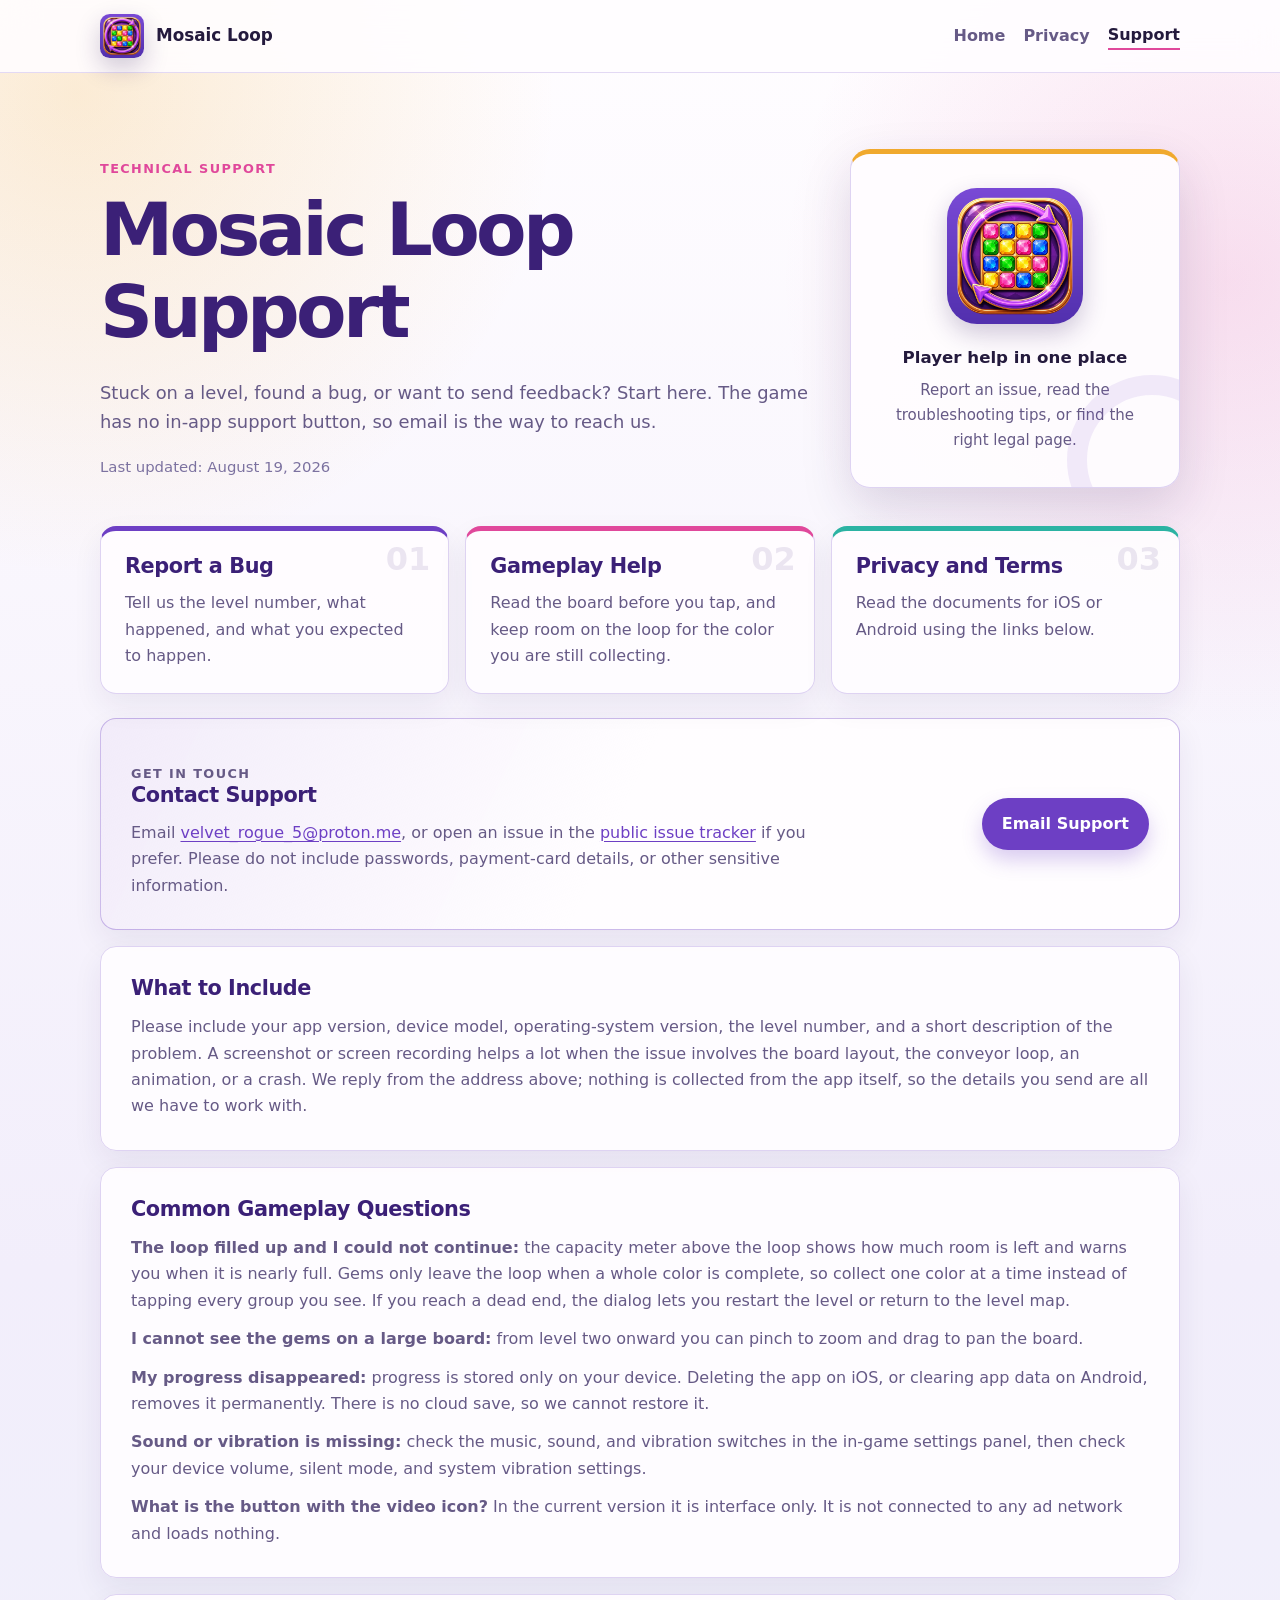
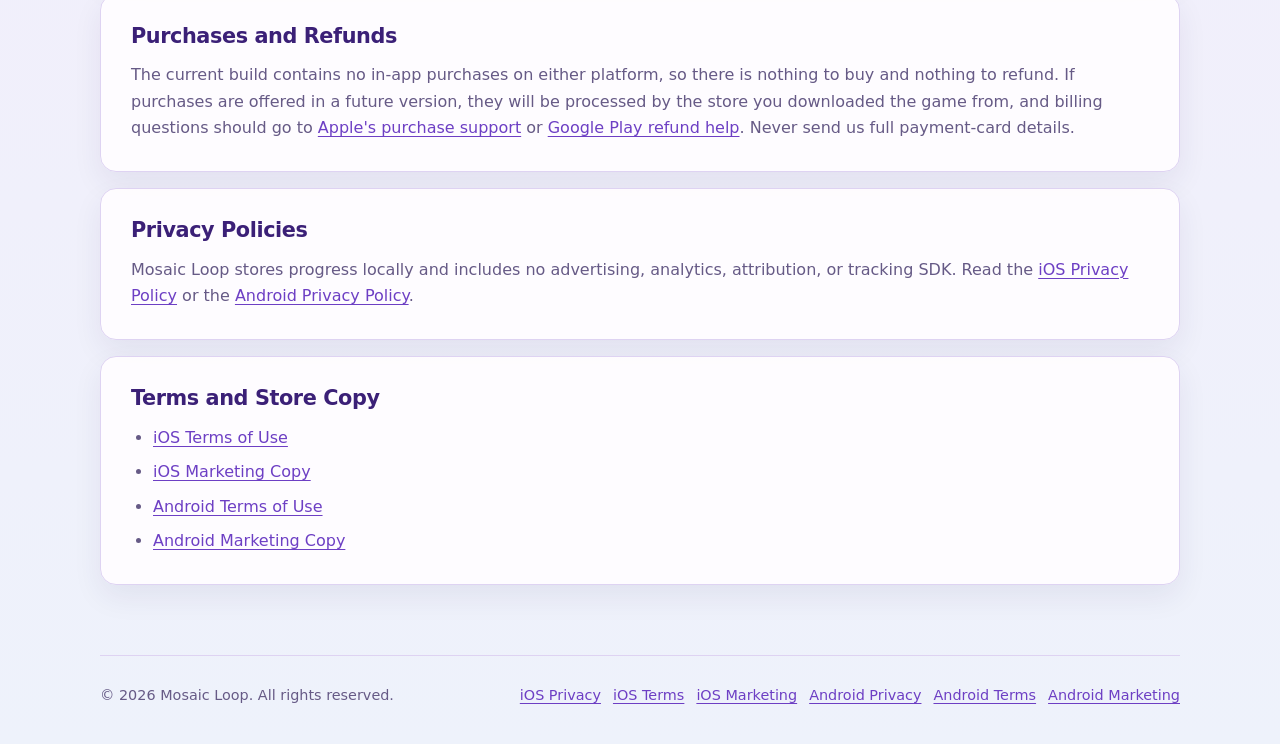
==== support/index.html @ d9525dd4 "Add terms, support, and store copy pages for both platforms Completes the site to match what the two" ====
<!doctype html>
<html lang="en">
<head>
  <meta charset="utf-8">
  <meta name="viewport" content="width=device-width, initial-scale=1">
  <meta name="robots" content="index,follow">
  <meta name="description" content="Technical support, gameplay help, and legal links for Mosaic Loop on iOS and Android.">
  <meta name="theme-color" content="#3b2077">
  <title>Support | Mosaic Loop</title>
  <link rel="icon" href="../assets/app-icon.png">
  <link rel="apple-touch-icon" href="../assets/app-icon.png">
  <link rel="stylesheet" href="../assets/styles.css">
</head>
<body>
  <header class="site-header">
    <nav class="top-nav" aria-label="Page navigation">
      <a class="brand" href="../index.html" aria-label="Mosaic Loop home">
        <img src="../assets/app-icon.png" alt="" width="44" height="44">
        <span>Mosaic Loop</span>
      </a>
      <div class="nav-links">
        <a href="../index.html">Home</a>
        <a href="../privacy.html">Privacy</a>
        <a href="./" aria-current="page">Support</a>
      </div>
    </nav>
  </header>

  <main>
    <section class="hero">
      <div class="hero-copy">
        <p class="eyebrow">Technical Support</p>
        <h1>Mosaic Loop Support</h1>
        <p class="lead">
          Stuck on a level, found a bug, or want to send feedback? Start here. The game has no in-app support button,
          so email is the way to reach us.
        </p>
        <p class="updated">Last updated: August 19, 2026</p>
      </div>
      <aside class="hero-badge" aria-label="Support summary">
        <img src="../assets/app-icon.png" alt="Mosaic Loop app icon" width="136" height="136">
        <div>
          <strong>Player help in one place</strong>
          <span>Report an issue, read the troubleshooting tips, or find the right legal page.</span>
        </div>
      </aside>
    </section>

    <section class="summary-grid" aria-label="Support quick links">
      <article>
        <span class="card-number" aria-hidden="true">01</span>
        <h2>Report a Bug</h2>
        <p>Tell us the level number, what happened, and what you expected to happen.</p>
      </article>
      <article>
        <span class="card-number" aria-hidden="true">02</span>
        <h2>Gameplay Help</h2>
        <p>Read the board before you tap, and keep room on the loop for the color you are still collecting.</p>
      </article>
      <article>
        <span class="card-number" aria-hidden="true">03</span>
        <h2>Privacy and Terms</h2>
        <p>Read the documents for iOS or Android using the links below.</p>
      </article>
    </section>

    <section class="policy" aria-label="Support details">
      <article class="policy-section contact-panel">
        <div>
          <p class="eyebrow">Get in touch</p>
          <h2>Contact Support</h2>
          <p>
            Email <a href="mailto:velvet_rogue_5@proton.me">velvet_rogue_5@proton.me</a>, or open an issue in the
            <a href="https://github.com/VelvetRogue5/mosaicloop-site/issues" rel="noopener noreferrer">public issue
            tracker</a> if you prefer. Please do not include passwords, payment-card details, or other sensitive
            information.
          </p>
        </div>
        <a class="contact-button" href="mailto:velvet_rogue_5@proton.me?subject=Mosaic%20Loop%20Support%20Request">Email Support</a>
      </article>

      <article class="policy-section">
        <h2>What to Include</h2>
        <p>
          Please include your app version, device model, operating-system version, the level number, and a short
          description of the problem. A screenshot or screen recording helps a lot when the issue involves the board
          layout, the conveyor loop, an animation, or a crash. We reply from the address above; nothing is collected
          from the app itself, so the details you send are all we have to work with.
        </p>
      </article>

      <article class="policy-section">
        <h2>Common Gameplay Questions</h2>
        <p>
          <strong>The loop filled up and I could not continue:</strong> the capacity meter above the loop shows how
          much room is left and warns you when it is nearly full. Gems only leave the loop when a whole color is
          complete, so collect one color at a time instead of tapping every group you see. If you reach a dead end, the
          dialog lets you restart the level or return to the level map.
        </p>
        <p>
          <strong>I cannot see the gems on a large board:</strong> from level two onward you can pinch to zoom and drag
          to pan the board.
        </p>
        <p>
          <strong>My progress disappeared:</strong> progress is stored only on your device. Deleting the app on iOS, or
          clearing app data on Android, removes it permanently. There is no cloud save, so we cannot restore it.
        </p>
        <p>
          <strong>Sound or vibration is missing:</strong> check the music, sound, and vibration switches in the in-game
          settings panel, then check your device volume, silent mode, and system vibration settings.
        </p>
        <p>
          <strong>What is the button with the video icon?</strong> In the current version it is interface only. It is
          not connected to any ad network and loads nothing.
        </p>
      </article>

      <article class="policy-section">
        <h2>Purchases and Refunds</h2>
        <p>
          The current build contains no in-app purchases on either platform, so there is nothing to buy and nothing to
          refund. If purchases are offered in a future version, they will be processed by the store you downloaded the
          game from, and billing questions should go to
          <a href="https://reportaproblem.apple.com/" rel="noopener noreferrer">Apple's purchase support</a> or
          <a href="https://support.google.com/googleplay/workflow/9813244" rel="noopener noreferrer">Google Play refund
          help</a>. Never send us full payment-card details.
        </p>
      </article>

      <article class="policy-section">
        <h2>Privacy Policies</h2>
        <p>
          Mosaic Loop stores progress locally and includes no advertising, analytics, attribution, or tracking SDK.
          Read the <a href="../privacy.html">iOS Privacy Policy</a> or the
          <a href="../android/privacy.html">Android Privacy Policy</a>.
        </p>
      </article>

      <article class="policy-section">
        <h2>Terms and Store Copy</h2>
        <ul class="policy-list">
          <li><a href="../terms-of-use.html">iOS Terms of Use</a></li>
          <li><a href="../marketing.html">iOS Marketing Copy</a></li>
          <li><a href="../android/terms-of-use.html">Android Terms of Use</a></li>
          <li><a href="../android/marketing.html">Android Marketing Copy</a></li>
        </ul>
      </article>
    </section>
  </main>

  <footer class="site-footer">
    <p>&copy; 2026 Mosaic Loop. All rights reserved.</p>
    <nav class="footer-links" aria-label="Legal documents">
      <a href="../privacy.html">iOS Privacy</a>
      <a href="../terms-of-use.html">iOS Terms</a>
      <a href="../marketing.html">iOS Marketing</a>
      <a href="../android/privacy.html">Android Privacy</a>
      <a href="../android/terms-of-use.html">Android Terms</a>
      <a href="../android/marketing.html">Android Marketing</a>
    </nav>
  </footer>
</body>
</html>
---- assets/styles.css ----
:root {
  color-scheme: light;
  --ink: #241a3d;
  --muted: #665a86;
  --paper: #f2eefb;
  --panel: #fffdff;
  --line: #ded3f2;
  --violet: #6d3fc4;
  --violet-dark: #3b2077;
  --gold: #f0a92e;
  --rose: #e0489b;
  --mint: #2bb3a3;
  --cream: #fff3e3;
  --shadow: 0 20px 50px rgba(45, 25, 90, 0.15);
}

* {
  box-sizing: border-box;
}

html {
  scroll-behavior: smooth;
}

body {
  min-width: 320px;
  margin: 0;
  background:
    radial-gradient(circle at 6% 4%, rgba(240, 169, 46, 0.2), transparent 30rem),
    radial-gradient(circle at 96% 12%, rgba(224, 72, 155, 0.16), transparent 28rem),
    linear-gradient(180deg, #fffdff 0%, var(--paper) 54%, #eef2fb 100%);
  color: var(--ink);
  font-family: Inter, ui-sans-serif, system-ui, -apple-system, BlinkMacSystemFont, "Segoe UI", sans-serif;
  line-height: 1.65;
}

a {
  color: var(--violet);
  text-decoration-thickness: 1px;
  text-underline-offset: 0.18em;
}

a:hover {
  color: var(--violet-dark);
}

a:focus-visible {
  border-radius: 4px;
  outline: 3px solid rgba(240, 169, 46, 0.75);
  outline-offset: 4px;
}

.site-header {
  position: sticky;
  top: 0;
  z-index: 10;
  border-bottom: 1px solid rgba(222, 211, 242, 0.85);
  background: rgba(255, 253, 255, 0.88);
  backdrop-filter: blur(18px);
}

.top-nav {
  display: flex;
  align-items: center;
  justify-content: space-between;
  width: min(1080px, calc(100% - 32px));
  min-height: 72px;
  margin: 0 auto;
}

.brand {
  display: inline-flex;
  align-items: center;
  gap: 12px;
  color: var(--ink);
  font-size: 1.05rem;
  font-weight: 850;
  text-decoration: none;
}

.brand img,
.hero-badge img {
  border-radius: 22%;
  box-shadow: 0 10px 24px rgba(45, 25, 90, 0.22);
}

.nav-links {
  display: flex;
  align-items: center;
  gap: 18px;
  font-weight: 780;
}

.nav-links a {
  color: var(--muted);
  text-decoration: none;
}

.nav-links a[aria-current="page"] {
  border-bottom: 2px solid var(--rose);
  color: var(--ink);
}

.hero {
  display: grid;
  grid-template-columns: minmax(0, 1fr) 330px;
  gap: 42px;
  align-items: center;
  width: min(1080px, calc(100% - 32px));
  margin: 0 auto;
  padding: 76px 0 38px;
}

.eyebrow {
  margin: 0 0 10px;
  color: var(--rose);
  font-size: 0.8rem;
  font-weight: 850;
  letter-spacing: 0.11em;
  text-transform: uppercase;
}

h1,
h2 {
  margin: 0;
  color: var(--violet-dark);
  line-height: 1.12;
}

h1 {
  max-width: 740px;
  font-size: clamp(2.8rem, 6.4vw, 4.6rem);
  letter-spacing: -0.05em;
}

h2 {
  font-size: 1.3rem;
  letter-spacing: -0.02em;
}

.lead {
  max-width: 760px;
  margin: 24px 0 0;
  color: var(--muted);
  font-size: 1.12rem;
}

.updated {
  margin: 18px 0 0;
  color: #7c72a0;
  font-size: 0.93rem;
}

.platform-switcher {
  display: inline-flex;
  flex-wrap: wrap;
  align-items: center;
  gap: 7px;
  margin-top: 22px;
  border: 1px solid var(--line);
  border-radius: 999px;
  background: rgba(255, 253, 255, 0.88);
  padding: 6px;
}

.platform-switcher span {
  padding: 4px 8px;
  color: var(--muted);
  font-size: 0.84rem;
  font-weight: 760;
}

.platform-switcher a {
  border-radius: 999px;
  padding: 6px 12px;
  font-weight: 800;
  text-decoration: none;
}

.platform-switcher a[aria-current="page"] {
  background: var(--violet);
  color: white;
}

.document-nav {
  display: flex;
  flex-wrap: wrap;
  gap: 14px;
  margin-top: 16px;
}

.document-nav a {
  border-bottom: 2px solid transparent;
  color: var(--muted);
  font-size: 0.9rem;
  font-weight: 780;
  text-decoration: none;
}

.document-nav a[aria-current="page"] {
  border-bottom-color: var(--rose);
  color: var(--ink);
}

.hero-badge {
  position: relative;
  display: grid;
  justify-items: center;
  gap: 20px;
  overflow: hidden;
  border: 1px solid var(--line);
  border-top: 5px solid var(--gold);
  border-radius: 20px;
  background: rgba(255, 253, 255, 0.92);
  padding: 34px 30px;
  box-shadow: var(--shadow);
  text-align: center;
}

.hero-badge::after {
  position: absolute;
  right: -58px;
  bottom: -58px;
  width: 130px;
  height: 130px;
  border: 20px solid rgba(109, 63, 196, 0.09);
  border-radius: 50%;
  content: "";
}

.hero-badge strong,
.hero-badge span {
  display: block;
}

.hero-badge strong {
  margin-bottom: 7px;
  font-size: 1.04rem;
}

.hero-badge span {
  color: var(--muted);
  font-size: 0.94rem;
}

.summary-grid {
  display: grid;
  grid-template-columns: repeat(3, minmax(0, 1fr));
  gap: 16px;
  width: min(1080px, calc(100% - 32px));
  margin: 0 auto 24px;
}

.summary-grid article,
.policy-section {
  min-width: 0;
  border: 1px solid var(--line);
  border-radius: 16px;
  background: rgba(255, 253, 255, 0.93);
  box-shadow: 0 12px 30px rgba(45, 25, 90, 0.07);
}

.summary-grid article {
  position: relative;
  overflow: hidden;
  padding: 24px;
}

.summary-grid article:nth-child(1) {
  border-top: 5px solid var(--violet);
}

.summary-grid article:nth-child(2) {
  border-top: 5px solid var(--rose);
}

.summary-grid article:nth-child(3) {
  border-top: 5px solid var(--mint);
}

.card-number {
  position: absolute;
  top: 12px;
  right: 18px;
  color: rgba(59, 32, 119, 0.1);
  font-size: 2rem;
  font-weight: 900;
  line-height: 1;
}

.summary-grid p,
.policy-section p {
  margin: 12px 0 0;
  color: var(--muted);
}

.policy {
  display: grid;
  gap: 16px;
  width: min(1080px, calc(100% - 32px));
  margin: 0 auto;
  padding-bottom: 70px;
}

.policy-section {
  padding: 30px;
}

.policy-section p:first-of-type {
  margin-top: 14px;
}

.policy-list {
  margin: 14px 0 0;
  padding-left: 22px;
  color: var(--muted);
}

.policy-list li + li {
  margin-top: 8px;
}

.policy-list strong {
  color: var(--ink);
}

.contact-panel {
  display: flex;
  align-items: center;
  justify-content: space-between;
  gap: 32px;
  border-color: rgba(109, 63, 196, 0.35);
  background:
    linear-gradient(115deg, rgba(109, 63, 196, 0.09), rgba(255, 253, 255, 0.96) 48%),
    var(--panel);
}

.contact-panel > div {
  max-width: 720px;
}

.contact-button {
  flex: 0 0 auto;
  border-radius: 999px;
  background: var(--violet);
  padding: 13px 20px;
  color: white;
  font-weight: 800;
  text-decoration: none;
  box-shadow: 0 10px 20px rgba(109, 63, 196, 0.26);
}

.contact-button:hover {
  background: var(--violet-dark);
  color: white;
  text-decoration: none;
}

.site-footer {
  display: flex;
  align-items: center;
  justify-content: space-between;
  gap: 24px;
  width: min(1080px, calc(100% - 32px));
  margin: 0 auto;
  border-top: 1px solid var(--line);
  padding: 28px 0 36px;
  color: var(--muted);
  font-size: 0.9rem;
}

.site-footer p {
  margin: 0;
}

.footer-links {
  display: flex;
  flex-wrap: wrap;
  justify-content: flex-end;
  gap: 12px;
}

.footer-links a {
  white-space: nowrap;
}

.button-link {
  display: inline-flex;
  align-items: center;
  justify-content: center;
  min-height: 44px;
  border-radius: 999px;
  background: var(--violet);
  padding: 0 19px;
  color: white;
  font-weight: 850;
  text-decoration: none;
}

.button-link:hover {
  background: var(--violet-dark);
  color: white;
  text-decoration: none;
}

.button-link--ghost {
  border: 1px solid var(--line);
  background: rgba(255, 253, 255, 0.78);
  color: var(--violet);
}

.button-link--ghost:hover {
  background: var(--cream);
  color: var(--violet-dark);
}

.cta-row {
  display: flex;
  flex-wrap: wrap;
  gap: 10px;
  margin-top: 24px;
}

.section-block {
  width: min(1080px, calc(100% - 32px));
  margin: 42px auto 0;
}

.section-header h2 {
  font-size: clamp(1.8rem, 4vw, 2.5rem);
}

.section-intro {
  max-width: 760px;
  margin: 12px 0 0;
  color: var(--muted);
}

.doc-grid {
  display: grid;
  grid-template-columns: repeat(2, minmax(0, 1fr));
  gap: 16px;
  margin-top: 22px;
  padding-bottom: 70px;
}

.doc-grid article {
  border: 1px solid var(--line);
  border-radius: 16px;
  background: rgba(255, 253, 255, 0.93);
  padding: 26px;
  box-shadow: 0 12px 30px rgba(45, 25, 90, 0.07);
}

.doc-grid h2 {
  font-size: 1.15rem;
}

.doc-grid p {
  margin: 10px 0 16px;
  color: var(--muted);
}

@media (max-width: 820px) {
  .hero {
    grid-template-columns: 1fr;
    padding-top: 50px;
  }

  .hero-badge {
    grid-template-columns: auto 1fr;
    justify-items: start;
    text-align: left;
  }

  .hero-badge img {
    width: 94px;
    height: 94px;
  }

  .summary-grid,
  .doc-grid {
    grid-template-columns: 1fr;
  }
}

@media (max-width: 620px) {
  .top-nav {
    flex-direction: column;
    align-items: flex-start;
    min-height: 0;
    gap: 4px;
    padding: 10px 0 12px;
  }

  .nav-links {
    gap: 16px;
    font-size: 0.88rem;
  }

  .nav-links a,
  .brand span {
    white-space: nowrap;
  }

  .brand img {
    width: 34px;
    height: 34px;
  }

  .hero {
    gap: 28px;
    padding: 42px 0 28px;
  }

  h1 {
    font-size: clamp(2.4rem, 12vw, 3.6rem);
  }

  .lead {
    font-size: 1.02rem;
  }

  .hero-badge {
    grid-template-columns: 1fr;
    justify-items: center;
    padding: 26px;
    text-align: center;
  }

  .summary-grid article,
  .policy-section {
    border-radius: 14px;
    padding: 22px;
  }

  .contact-panel,
  .site-footer {
    align-items: flex-start;
    flex-direction: column;
  }

  .footer-links {
    justify-content: flex-start;
  }
}

@media (prefers-reduced-motion: reduce) {
  html {
    scroll-behavior: auto;
  }
}

code {
  border-radius: 5px;
  background: rgba(109, 63, 196, 0.09);
  padding: 1px 6px;
  color: var(--violet-dark);
  font-family: ui-monospace, SFMono-Regular, "SF Mono", Menlo, Consolas, monospace;
  font-size: 0.9em;
}

.copy-block {
  overflow-x: auto;
  max-width: 100%;
  margin: 14px 0 0;
  border: 1px solid var(--line);
  border-radius: 12px;
  background: var(--paper);
  padding: 18px;
  color: var(--ink);
  font: inherit;
  line-height: 1.65;
  white-space: pre-wrap;
  overflow-wrap: anywhere;
}

.copy-note {
  margin-top: 8px;
  color: #7c72a0;
  font-size: 0.9rem;
}
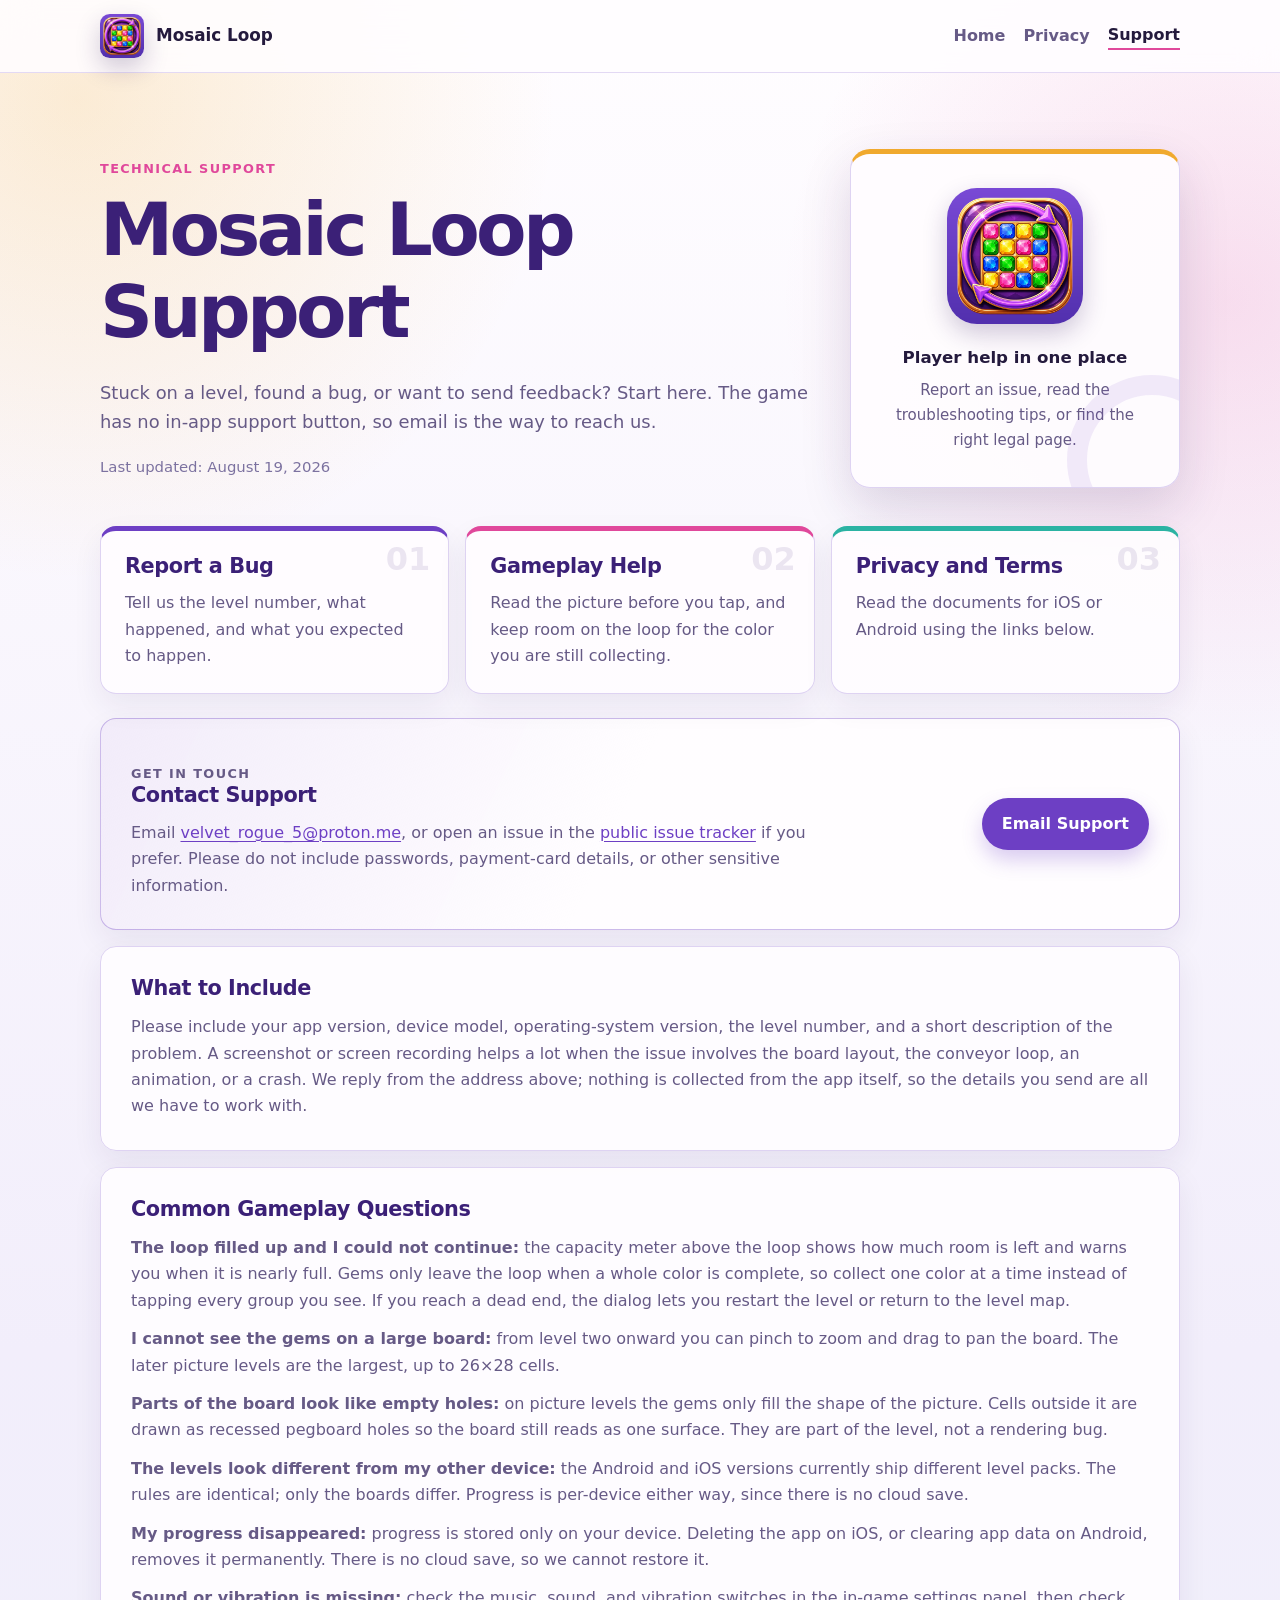
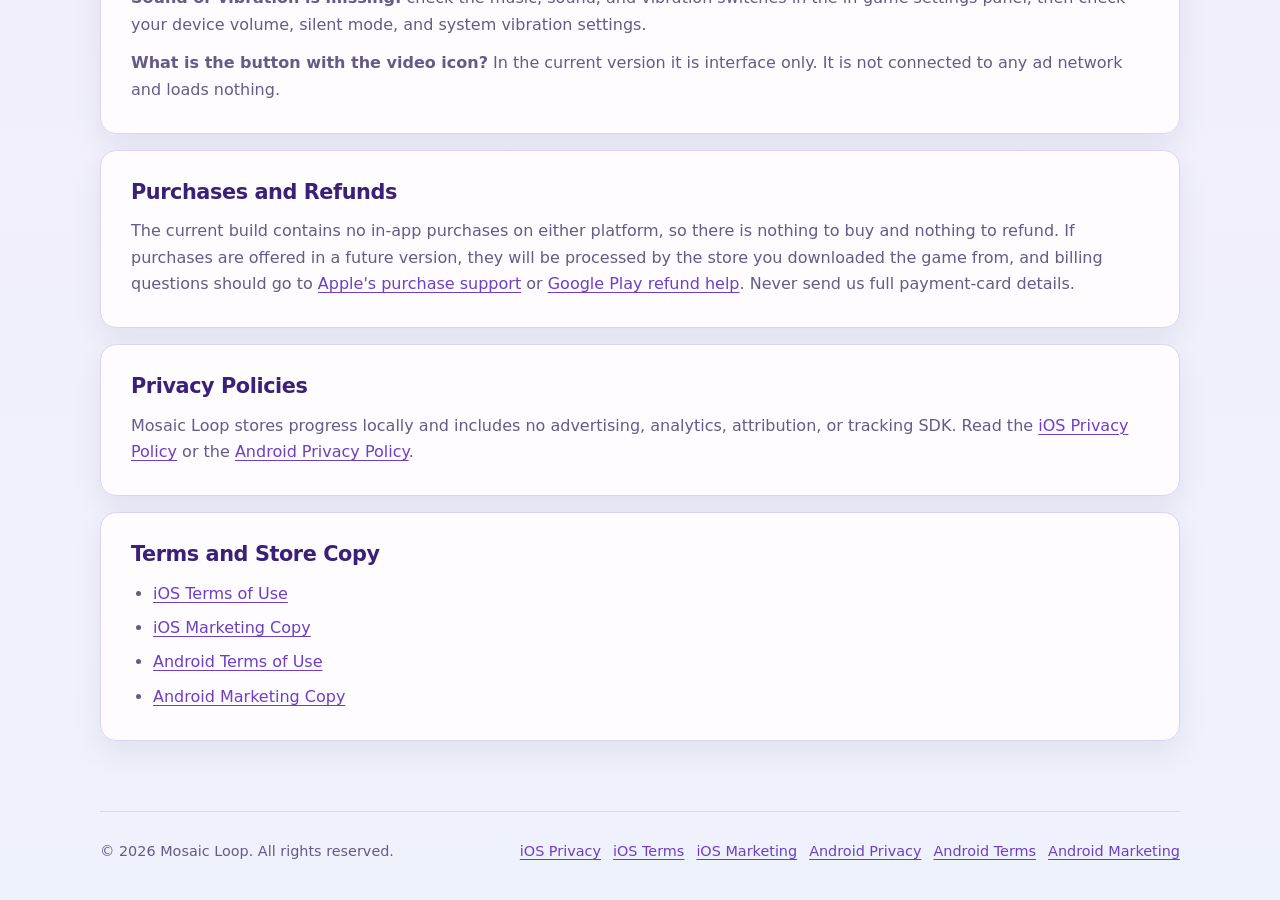
==== commit 0d45cfa8: "Match the pages to the current builds' level packs The Android build now ships a picture pack (12x2 " ====
--- a/support/index.html
+++ b/support/index.html
@@ -55,7 +55,7 @@
       <article>
         <span class="card-number" aria-hidden="true">02</span>
         <h2>Gameplay Help</h2>
-        <p>Read the board before you tap, and keep room on the loop for the color you are still collecting.</p>
+        <p>Read the picture before you tap, and keep room on the loop for the color you are still collecting.</p>
       </article>
       <article>
         <span class="card-number" aria-hidden="true">03</span>
@@ -99,7 +99,17 @@
         </p>
         <p>
           <strong>I cannot see the gems on a large board:</strong> from level two onward you can pinch to zoom and drag
-          to pan the board.
+          to pan the board. The later picture levels are the largest, up to 26&times;28 cells.
+        </p>
+        <p>
+          <strong>Parts of the board look like empty holes:</strong> on picture levels the gems only fill the shape of
+          the picture. Cells outside it are drawn as recessed pegboard holes so the board still reads as one surface.
+          They are part of the level, not a rendering bug.
+        </p>
+        <p>
+          <strong>The levels look different from my other device:</strong> the Android and iOS versions currently ship
+          different level packs. The rules are identical; only the boards differ. Progress is per-device either way,
+          since there is no cloud save.
         </p>
         <p>
           <strong>My progress disappeared:</strong> progress is stored only on your device. Deleting the app on iOS, or
